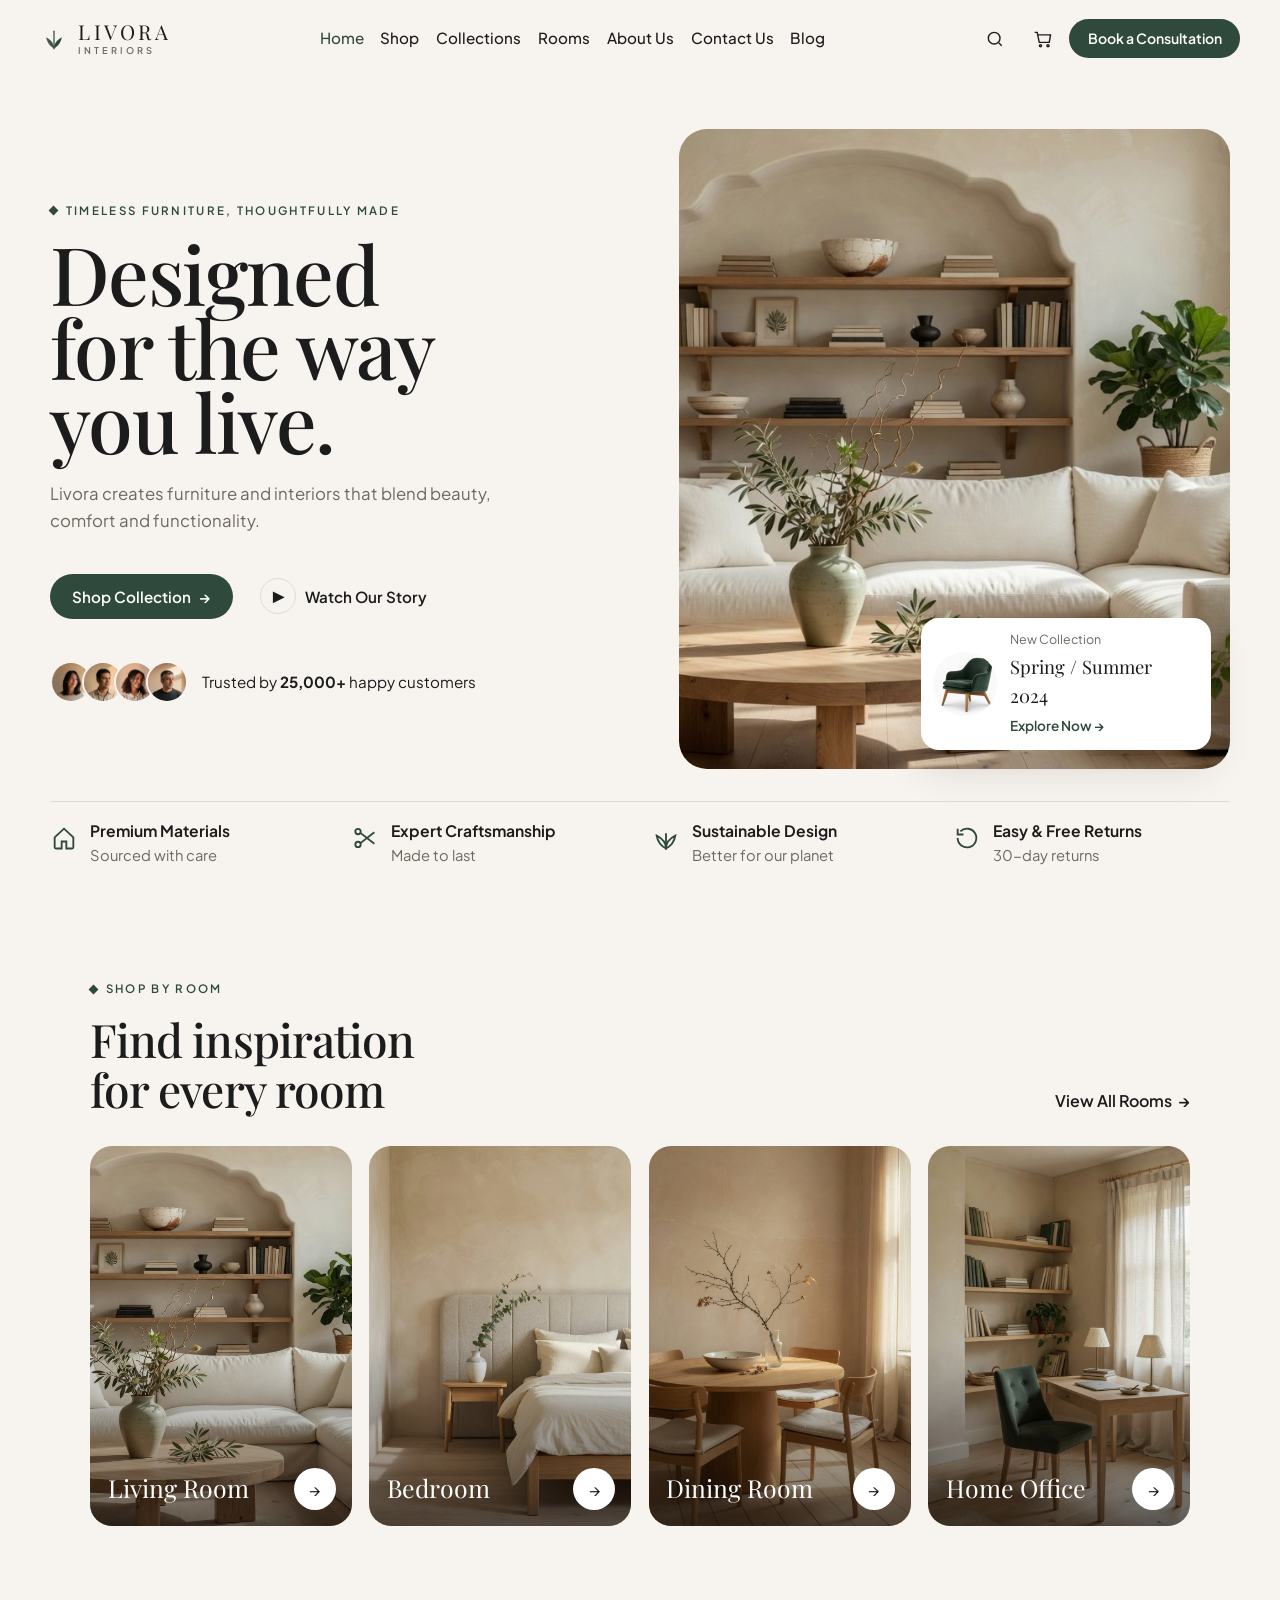
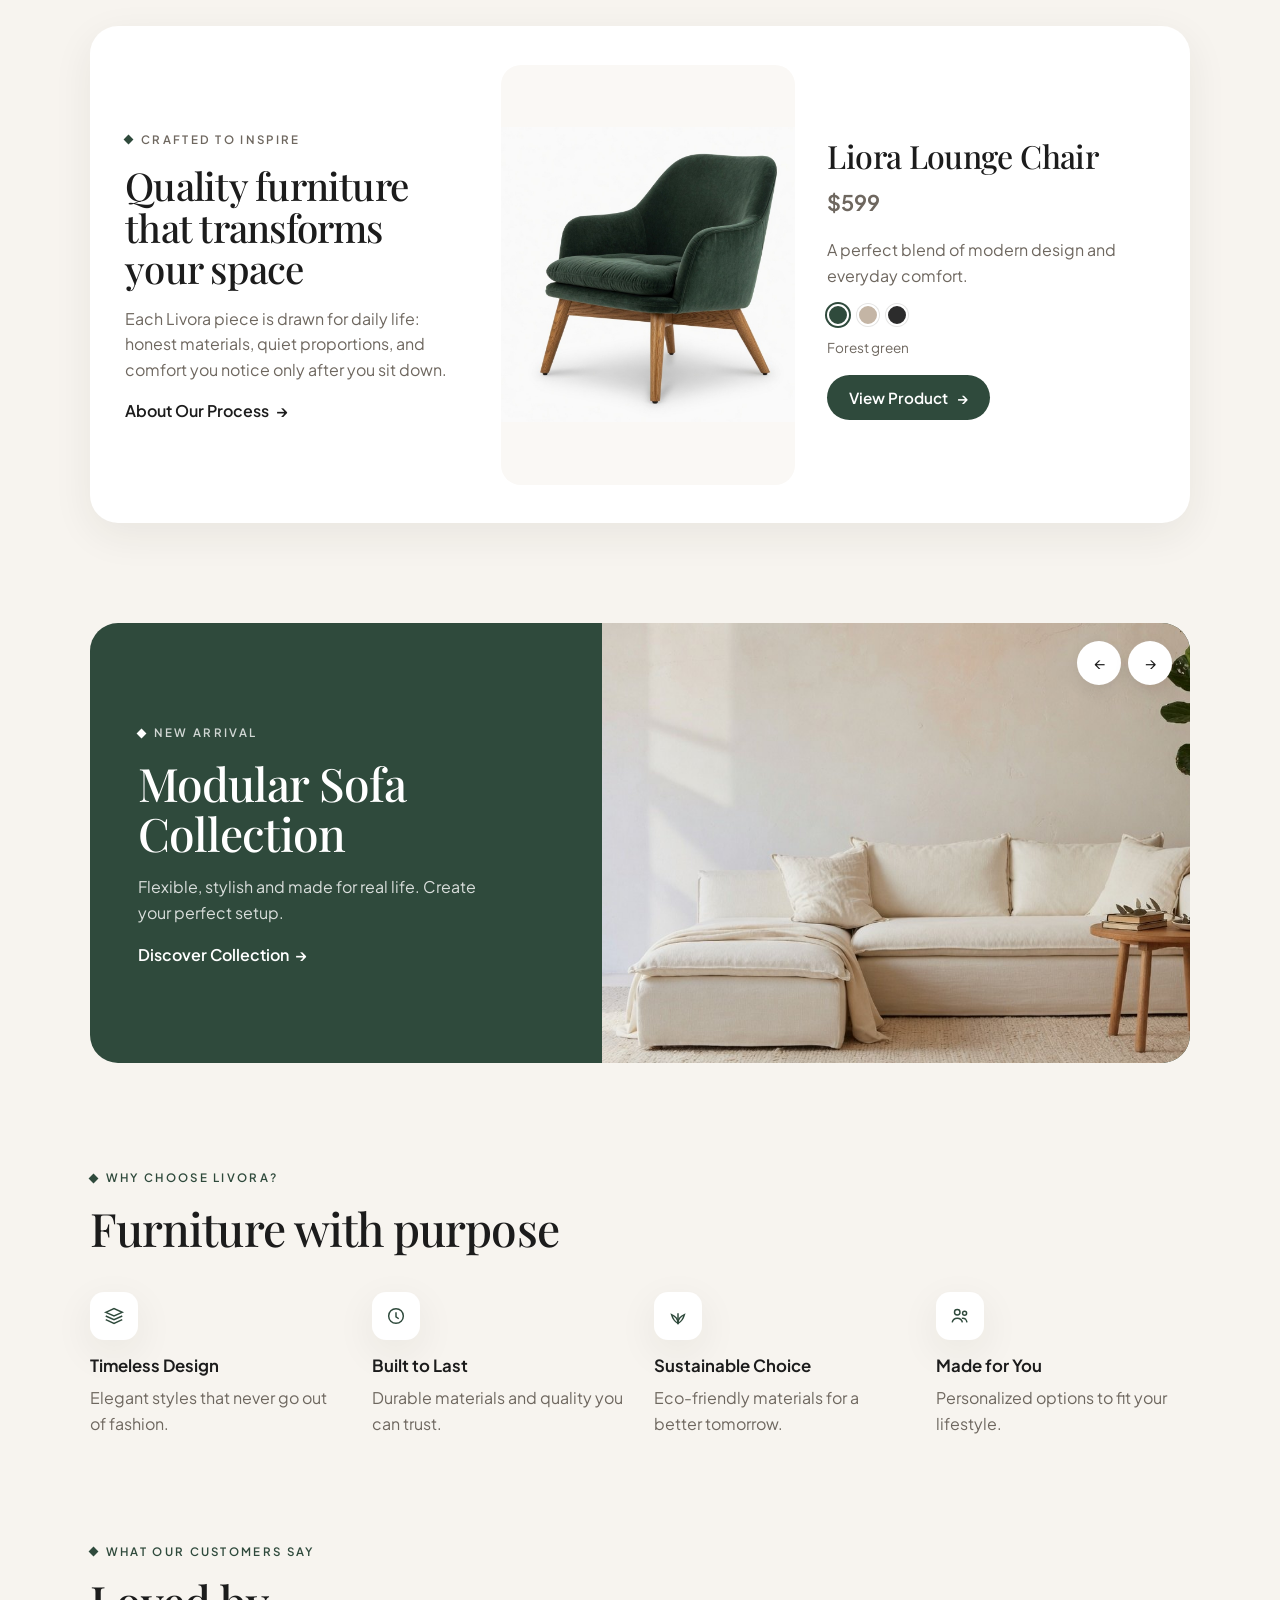
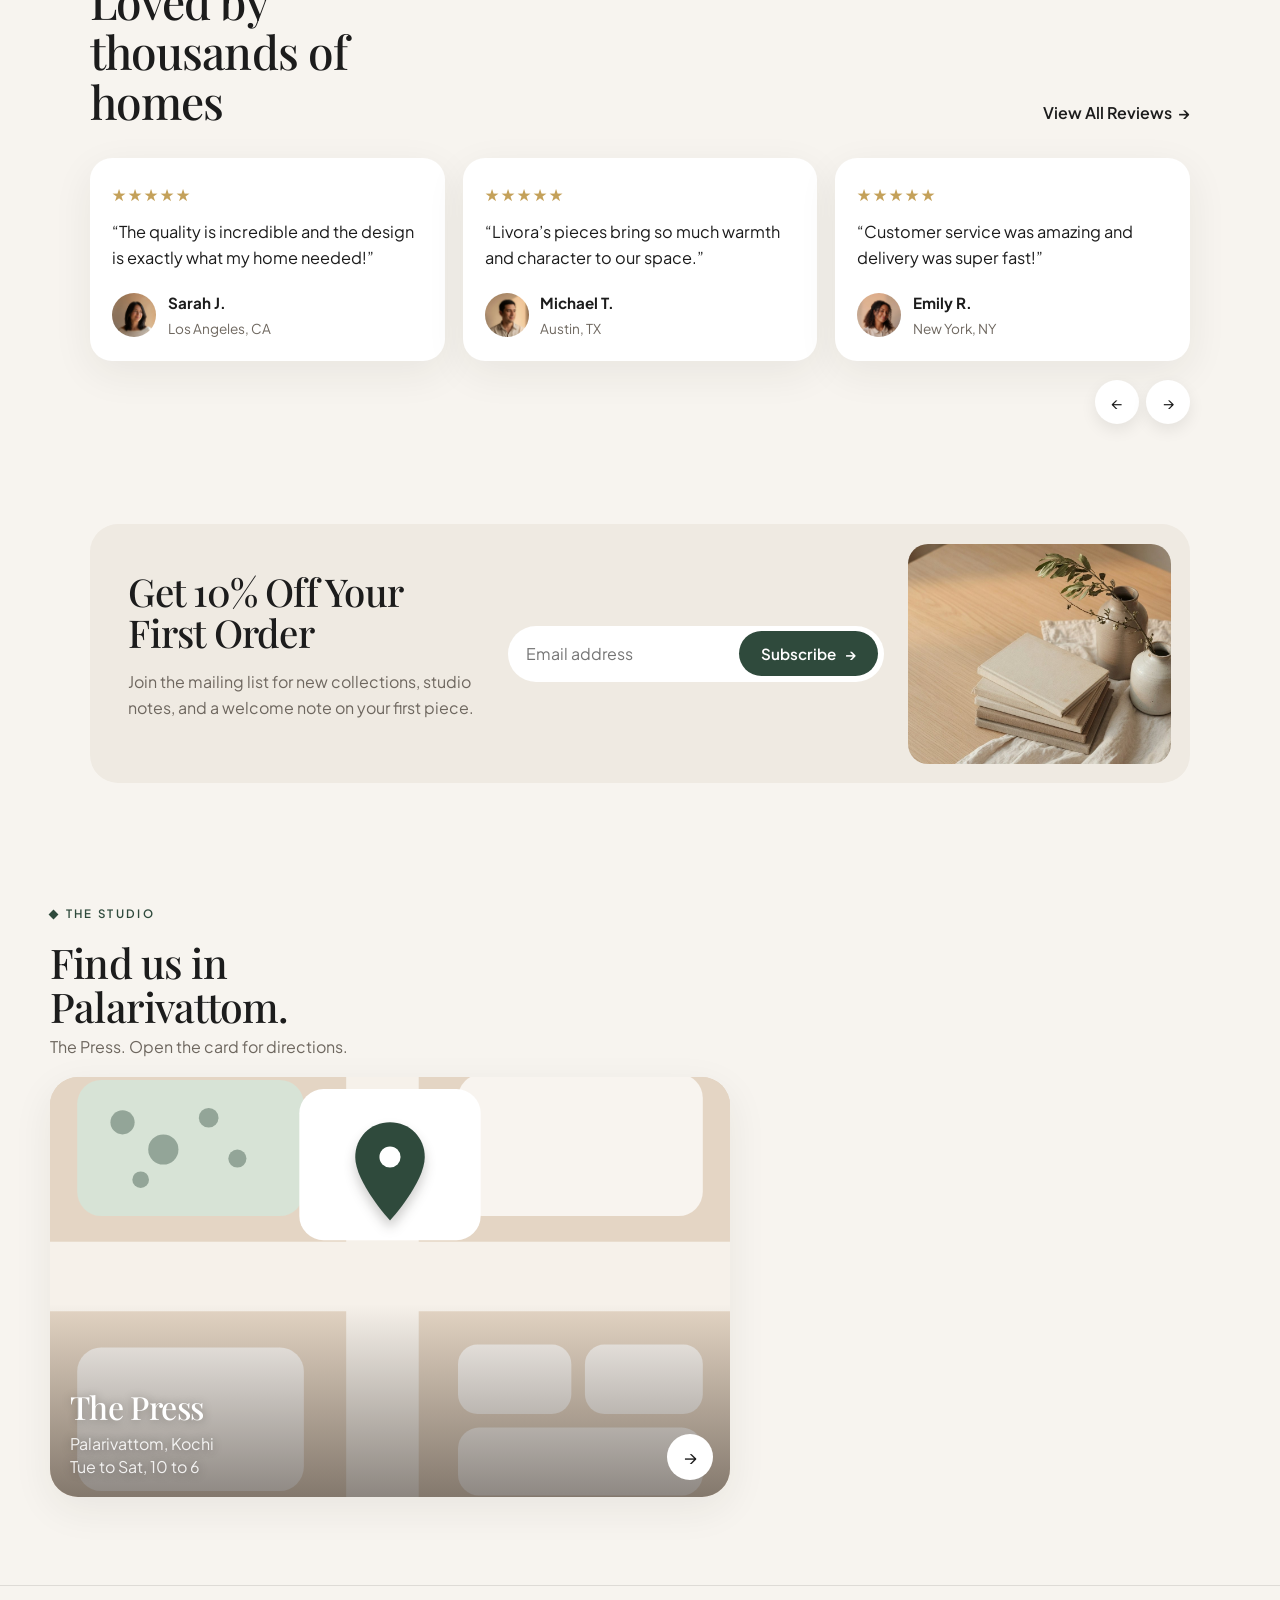
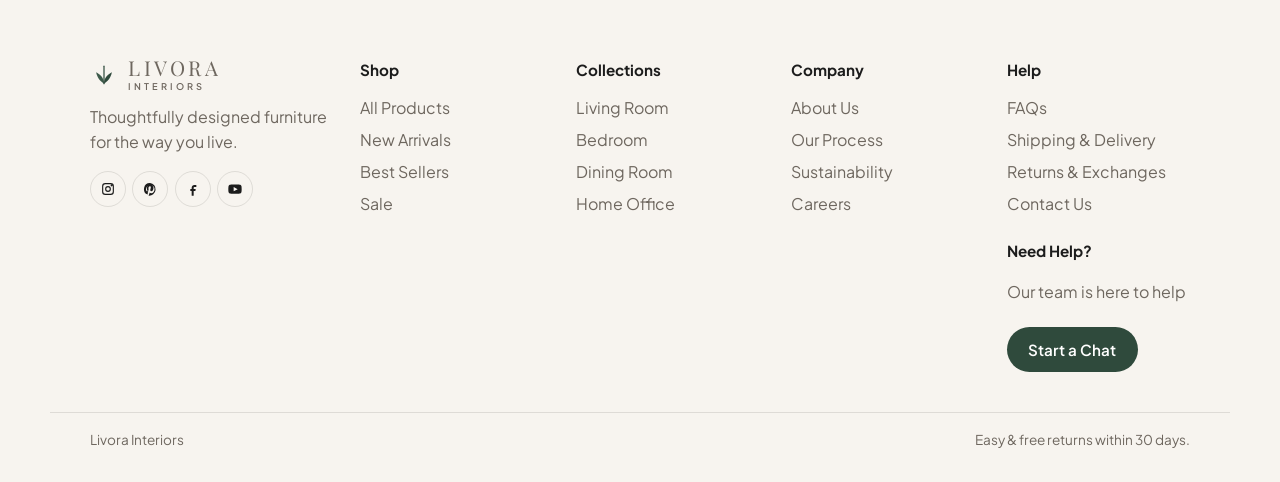
==== index.html @ 77c1c9db "Publish the Livora Interiors site so it can be shared." ====
<!DOCTYPE html>
<html lang="en">
<head>
  <meta charset="UTF-8">
  <meta name="viewport" content="width=device-width, initial-scale=1">
  <title>Livora Interiors — Designed for the way you live</title>
  <meta name="description" content="Livora creates furniture and interiors that blend beauty, comfort and functionality.">
  <meta name="theme-color" content="#F7F4EF">
  <link rel="icon" href="favicon.svg" type="image/svg+xml">
  <link rel="preconnect" href="https://fonts.googleapis.com">
  <link rel="preconnect" href="https://fonts.gstatic.com" crossorigin>
  <link href="https://fonts.googleapis.com/css2?family=Playfair+Display:ital,wght@0,500;0,600;1,500&family=Plus+Jakarta+Sans:wght@400;500;600;700&display=swap" rel="stylesheet">
  <link rel="stylesheet" href="styles.css">
</head>
<body>
  <a class="skip" href="#main">Skip to content</a>
  <header class="site-header" id="header">
    <a class="logo" href="index.html">
      <svg viewBox="0 0 32 32" aria-hidden="true"><path d="M16 27c0-7 5-11 9-13-1.4 7-5.2 10.4-9 13Z" fill="#2F4A3C"/><path d="M16 27c0-7-5-11-9-13 1.4 7 5.2 10.4 9 13Z" fill="#3D5A4A"/><path d="M16 27V7" stroke="#2F4A3C" stroke-width="1.4" stroke-linecap="round"/></svg>
      <span class="logo-lockup"><span class="logo-name">Livora</span><span class="logo-sub">Interiors</span></span>
    </a>
    <button class="menu-btn" id="menu-btn" type="button" aria-expanded="false" aria-controls="nav">Menu</button>
    <nav class="nav" id="nav" aria-label="Primary">
      <a href="index.html" aria-current="page">Home</a>
      <a href="shop.html">Shop</a>
      <a href="collections.html">Collections</a>
      <a href="rooms.html">Rooms</a>
      <a href="about.html">About Us</a>
      <a href="contact.html">Contact Us</a>
      <a href="blog.html">Blog</a>
    </nav>
    <div class="header-tools">
      <button class="icon-btn" type="button" id="open-search" aria-label="Search">
        <svg width="20" height="20" viewBox="0 0 24 24" fill="none" stroke="currentColor" stroke-width="1.7"><circle cx="11" cy="11" r="7"/><path d="M20 20l-3.5-3.5"/></svg>
      </button>
      <button class="icon-btn" type="button" id="open-cart" aria-label="Cart">
        <svg width="20" height="20" viewBox="0 0 24 24" fill="none" stroke="currentColor" stroke-width="1.7"><path d="M6 7h15l-1.5 9h-12L5 4H2"/><circle cx="9" cy="20" r="1.3"/><circle cx="18" cy="20" r="1.3"/></svg>
        <span class="cart-count" id="cart-count">0</span>
      </button>
      <button class="btn btn-primary" type="button" data-open="consult">Book a Consultation</button>
    </div>
  </header>

  <main id="main">
    <section class="hero wrap" aria-labelledby="hero-title">
      <div class="hero-copy">
        <p class="eyebrow"><span class="diamond" aria-hidden="true"></span> Timeless furniture, thoughtfully made</p>
        <h1 id="hero-title">Designed<br>for the way<br>you live.</h1>
        <p class="lede">Livora creates furniture and interiors that blend beauty, comfort and functionality.</p>
        <div class="hero-ctas">
          <a class="btn btn-primary" href="shop.html">Shop Collection <span class="arrow" aria-hidden="true">→</span></a>
          <button class="btn btn-primary mobile-book" type="button" data-open="consult">Book a Consultation</button>
          <button class="btn btn-ghost" type="button" data-open="story"><span class="play" aria-hidden="true">▶</span> Watch Our Story</button>
        </div>
        <div class="proof">
          <div class="avatars" aria-hidden="true">
            <img src="images/avatar-1.jpg" alt="">
            <img src="images/avatar-2.jpg" alt="">
            <img src="images/avatar-3.jpg" alt="">
            <img src="images/avatar-4.jpg" alt="">
          </div>
          <p>Trusted by <strong>25,000+</strong> happy customers</p>
        </div>
      </div>
      <div class="hero-media">
        <img src="images/hero.jpg" alt="A cream sectional sofa, round oak coffee table, and an arched niche of shelves in a sunlit living room.">
        <a class="float-card" href="collections.html">
          <img src="images/chair.jpg" alt="">
          <div>
            <p class="float-kicker">New Collection</p>
            <p class="float-title">Spring / Summer 2024</p>
            <span>Explore Now →</span>
          </div>
        </a>
      </div>
    </section>

    <section class="trust wrap" aria-label="Promises">
      <article>
        <svg width="28" height="28" viewBox="0 0 24 24" fill="none" stroke="currentColor" stroke-width="1.6" aria-hidden="true"><path d="M4 11.5 12 4l8 7.5V20a1 1 0 0 1-1 1h-5v-6H10v6H5a1 1 0 0 1-1-1v-8.5Z"/></svg>
        <div><h3>Premium Materials</h3><p>Sourced with care</p></div>
      </article>
      <article>
        <svg width="28" height="28" viewBox="0 0 24 24" fill="none" stroke="currentColor" stroke-width="1.6" aria-hidden="true"><circle cx="6" cy="6.5" r="2.3"/><circle cx="6" cy="17.5" r="2.3"/><path d="M8.1 7.6 20 17"/><path d="M8.1 16.4 20 7"/></svg>
        <div><h3>Expert Craftsmanship</h3><p>Made to last</p></div>
      </article>
      <article>
        <svg width="28" height="28" viewBox="0 0 24 24" fill="none" stroke="currentColor" stroke-width="1.6" aria-hidden="true"><path d="M12 21c0-6 4-9 8-11-1 6-4 9-8 11Z"/><path d="M12 21c0-6-4-9-8-11 1 6 4 9 8 11Z"/><path d="M12 21V8"/></svg>
        <div><h3>Sustainable Design</h3><p>Better for our planet</p></div>
      </article>
      <article>
        <svg width="28" height="28" viewBox="0 0 24 24" fill="none" stroke="currentColor" stroke-width="1.6" aria-hidden="true"><path d="M4 12a8 8 0 1 0 2.3-5.6"/><path d="M4 4v5h5"/></svg>
        <div><h3>Easy &amp; Free Returns</h3><p>30-day returns</p></div>
      </article>
    </section>

    <section class="section" id="rooms-home">
      <div class="wrap">
        <div class="section-head">
          <div>
            <p class="eyebrow"><span class="diamond" aria-hidden="true"></span> Shop by room</p>
            <h2>Find inspiration for every room</h2>
          </div>
          <a class="link" href="rooms.html">View All Rooms <span class="arrow">→</span></a>
        </div>
        <div class="rooms">
          <a class="room-card" href="rooms.html#living">
            <img src="images/living.jpg" alt="Cream sectional and oak table in a living room.">
            <span class="room-label">Living Room</span>
            <span class="room-go" aria-hidden="true">→</span>
          </a>
          <a class="room-card" href="rooms.html#bedroom">
            <img src="images/bedroom.jpg" alt="Linen bed and oak night table in a calm bedroom.">
            <span class="room-label">Bedroom</span>
            <span class="room-go" aria-hidden="true">→</span>
          </a>
          <a class="room-card" href="rooms.html#dining">
            <img src="images/dining.jpg" alt="Round oak dining table with linen-seated chairs.">
            <span class="room-label">Dining Room</span>
            <span class="room-go" aria-hidden="true">→</span>
          </a>
          <a class="room-card" href="rooms.html#office">
            <img src="images/office.jpg" alt="Oak desk and green chair in a home office.">
            <span class="room-label">Home Office</span>
            <span class="room-go" aria-hidden="true">→</span>
          </a>
        </div>
      </div>
    </section>

    <section class="section" style="padding-top:0">
      <div class="wrap">
        <div class="feature">
          <div>
            <p class="eyebrow"><span class="diamond" aria-hidden="true"></span> Crafted to inspire</p>
            <h2>Quality furniture that transforms your space</h2>
            <p>Each Livora piece is drawn for daily life: honest materials, quiet proportions, and comfort you notice only after you sit down.</p>
            <a class="link" href="about.html">About Our Process <span class="arrow">→</span></a>
          </div>
          <div class="feature-photo">
            <img src="images/chair.jpg" alt="Liora Lounge Chair in forest-green velvet with oak legs.">
          </div>
          <div>
            <h3 class="serif" style="font-size:2rem;margin:0">Liora Lounge Chair</h3>
            <p class="price">$599</p>
            <p>A perfect blend of modern design and everyday comfort.</p>
            <div class="swatches" role="group" aria-label="Colors">
              <button class="swatch is-on" type="button" style="--c:#2F4A3C" data-color="Forest green" aria-label="Forest green"></button>
              <button class="swatch" type="button" style="--c:#C4B5A5" data-color="Taupe" aria-label="Taupe"></button>
              <button class="swatch" type="button" style="--c:#2C2C2C" data-color="Charcoal" aria-label="Charcoal"></button>
            </div>
            <p class="color-name" id="color-name">Forest green</p>
            <a class="btn btn-primary" href="product.html?id=liora&color=Forest%20green">View Product <span class="arrow">→</span></a>
          </div>
        </div>
      </div>
    </section>

    <section class="section" style="padding-top:0" aria-roledescription="carousel" aria-label="New arrival">
      <div class="wrap">
        <div class="arrival">
          <div class="arrival-nav">
            <button class="circle" type="button" id="arrival-prev" aria-label="Previous arrival">←</button>
            <button class="circle" type="button" id="arrival-next" aria-label="Next arrival">→</button>
          </div>
          <div class="arrival-copy">
            <p class="eyebrow" id="arrival-kicker"><span class="diamond" aria-hidden="true"></span> New arrival</p>
            <h2 id="arrival-title">Modular Sofa Collection</h2>
            <p id="arrival-copy">Flexible, stylish and made for real life. Create your perfect setup.</p>
            <a class="link" id="arrival-link" href="collections.html">Discover Collection <span class="arrow">→</span></a>
          </div>
          <div class="arrival-photo">
            <img id="arrival-img" src="images/modular.jpg" alt="Modular cream sofa on a beige rug with a side table and a tall plant.">
          </div>
        </div>
      </div>
    </section>

    <section class="section" style="padding-top:0">
      <div class="wrap">
        <p class="eyebrow"><span class="diamond" aria-hidden="true"></span> Why choose Livora?</p>
        <h2>Furniture with purpose</h2>
        <div class="why">
          <article>
            <div class="icon-blob" aria-hidden="true">
              <svg width="22" height="22" viewBox="0 0 24 24" fill="none" stroke="currentColor" stroke-width="1.6"><path d="M3 8l9-4 9 4-9 4-9-4Z"/><path d="M3 12l9 4 9-4"/><path d="M3 16l9 4 9-4"/></svg>
            </div>
            <h3>Timeless Design</h3>
            <p>Elegant styles that never go out of fashion.</p>
          </article>
          <article>
            <div class="icon-blob" aria-hidden="true">
              <svg width="22" height="22" viewBox="0 0 24 24" fill="none" stroke="currentColor" stroke-width="1.6"><circle cx="12" cy="12" r="8"/><path d="M12 8v5l3 2"/></svg>
            </div>
            <h3>Built to Last</h3>
            <p>Durable materials and quality you can trust.</p>
          </article>
          <article>
            <div class="icon-blob" aria-hidden="true">
              <svg width="22" height="22" viewBox="0 0 24 24" fill="none" stroke="currentColor" stroke-width="1.6"><path d="M12 20c0-5 3.5-8 7-9.5C17.5 16 15 18.5 12 20Z"/><path d="M12 20c0-5-3.5-8-7-9.5C6.5 16 9 18.5 12 20Z"/><path d="M12 20V9"/></svg>
            </div>
            <h3>Sustainable Choice</h3>
            <p>Eco-friendly materials for a better tomorrow.</p>
          </article>
          <article>
            <div class="icon-blob" aria-hidden="true">
              <svg width="22" height="22" viewBox="0 0 24 24" fill="none" stroke="currentColor" stroke-width="1.6"><circle cx="9" cy="8" r="3"/><circle cx="17" cy="9" r="2.2"/><path d="M3.5 19c.6-3 2.8-4.5 5.5-4.5S14 16 14.6 19"/><path d="M14 14.6c1.4-.4 2.6-.2 4 .8 1 1.2 1.4 2.4 1.6 3.6"/></svg>
            </div>
            <h3>Made for You</h3>
            <p>Personalized options to fit your lifestyle.</p>
          </article>
        </div>
      </div>
    </section>

    <section class="section" style="padding-top:0" id="reviews">
      <div class="wrap">
        <div class="section-head">
          <div>
            <p class="eyebrow"><span class="diamond" aria-hidden="true"></span> What our customers say</p>
            <h2>Loved by thousands of homes</h2>
          </div>
          <a class="link" href="blog.html">View All Reviews <span class="arrow">→</span></a>
        </div>
        <div class="reviews" id="review-track">
          <article class="review">
            <div class="stars" aria-label="5 stars">★★★★★</div>
            <blockquote>“The quality is incredible and the design is exactly what my home needed!”</blockquote>
            <div class="who"><img src="images/avatar-1.jpg" alt=""><div><strong>Sarah J.</strong><span>Los Angeles, CA</span></div></div>
          </article>
          <article class="review">
            <div class="stars" aria-label="5 stars">★★★★★</div>
            <blockquote>“Livora’s pieces bring so much warmth and character to our space.”</blockquote>
            <div class="who"><img src="images/avatar-2.jpg" alt=""><div><strong>Michael T.</strong><span>Austin, TX</span></div></div>
          </article>
          <article class="review">
            <div class="stars" aria-label="5 stars">★★★★★</div>
            <blockquote>“Customer service was amazing and delivery was super fast!”</blockquote>
            <div class="who"><img src="images/avatar-3.jpg" alt=""><div><strong>Emily R.</strong><span>New York, NY</span></div></div>
          </article>
        </div>
        <div class="carousel-row">
          <button class="circle" type="button" id="review-prev" aria-label="Previous reviews">←</button>
          <button class="circle" type="button" id="review-next" aria-label="Next reviews">→</button>
        </div>
      </div>
    </section>

    <section class="section" style="padding-top:0">
      <div class="wrap">
        <div class="newsletter">
          <div>
            <h2>Get 10% Off Your First Order</h2>
            <p class="muted">Join the mailing list for new collections, studio notes, and a welcome note on your first piece.</p>
          </div>
          <form class="news-form" id="news-form">
            <input id="email" type="email" name="email" placeholder="Email address" aria-label="Email address" required autocomplete="email">
            <button class="btn btn-primary" type="submit">Subscribe <span class="arrow">→</span></button>
          </form>
          <div class="newsletter-photo">
            <img src="images/still.jpg" alt="Books, ceramic vases, and a branch arranged on an oak table.">
          </div>
        </div>
        <p class="form-note" id="news-note" hidden>You’re on the list. This preview keeps the note in your browser.</p>
      </div>
    </section>

    <section class="store-map wrap" id="store-map" aria-label="Store location">
      <p class="eyebrow"><span class="diamond"></span> The studio</p>
      <h2>Find us in Palarivattom.</h2>
      <p class="lede muted">The Press. Open the card for directions.</p>
      <a class="map-visit" href="https://www.google.com/maps/search/?api=1&amp;query=Palarivattom%2C%20Kochi" target="_blank" rel="noopener noreferrer" aria-label="Directions to The Press in Palarivattom, Kochi. Open Tuesday to Saturday, 10 to 6.">
        <svg viewBox="0 0 900 620" preserveAspectRatio="xMidYMid slice" aria-hidden="true">
          <rect width="900" height="620" fill="#e4d5c4"/>
          <path d="M0 250h900v92H0z" fill="#f6f1ea"/>
          <path d="M392 0h96v620h-96z" fill="#f6f1ea"/>
          <g fill="#f8f4ef">
            <rect x="540" y="28" width="324" height="188" rx="32"/>
            <rect x="36" y="390" width="300" height="190" rx="32"/>
            <rect x="540" y="386" width="150" height="92" rx="26"/>
            <rect x="540" y="496" width="324" height="90" rx="28"/>
            <rect x="708" y="386" width="156" height="92" rx="26"/>
          </g>
          <rect x="36" y="36" width="300" height="180" rx="32" fill="#d7e3d6"/>
          <g fill="#2F4A3C" opacity="0.4">
            <circle cx="96" cy="92" r="16"/>
            <circle cx="150" cy="128" r="20"/>
            <circle cx="210" cy="86" r="13"/>
            <circle cx="248" cy="140" r="12"/>
            <circle cx="120" cy="168" r="11"/>
          </g>
          <rect x="330" y="48" width="240" height="200" rx="32" fill="#fff"/>
          <g style="filter:drop-shadow(0px 10px 8px rgba(28,22,16,0.22))">
            <path d="M450 92c-26 0-46 20-46 46 0 34 46 84 46 84s46-50 46-84c0-26-20-46-46-46z" fill="#2F4A3C"/>
            <circle cx="450" cy="138" r="14" fill="#fff"/>
          </g>
        </svg>
        <span class="map-copy">
          <strong>The Press</strong>
          <span>Palarivattom, Kochi</span>
          <span>Tue to Sat, 10 to 6</span>
        </span>
        <span class="map-go" aria-hidden="true">→</span>
      </a>
    </section>
  </main>

  <footer class="footer">
    <div class="wrap footer-grid">
      <div>
        <a class="logo" href="index.html">
          <svg viewBox="0 0 32 32" aria-hidden="true" width="28" height="28"><path d="M16 27c0-7 5-11 9-13-1.4 7-5.2 10.4-9 13Z" fill="#2F4A3C"/><path d="M16 27c0-7-5-11-9-13 1.4 7 5.2 10.4 9 13Z" fill="#3D5A4A"/><path d="M16 27V7" stroke="#2F4A3C" stroke-width="1.4" stroke-linecap="round"/></svg>
          <span class="logo-lockup"><span class="logo-name">Livora</span><span class="logo-sub">Interiors</span></span>
        </a>
        <p class="brand-blurb">Thoughtfully designed furniture for the way you live.</p>
        <div class="socials" aria-label="Social">
          <a href="https://instagram.com" aria-label="Instagram"><svg width="16" height="16" viewBox="0 0 24 24" fill="none" stroke="currentColor" stroke-width="1.7"><rect x="4" y="4" width="16" height="16" rx="4"/><circle cx="12" cy="12" r="3.5"/><circle cx="17.5" cy="6.5" r="0.8" fill="currentColor"/></svg></a>
          <a href="https://pinterest.com" aria-label="Pinterest"><svg width="16" height="16" viewBox="0 0 24 24" fill="currentColor"><path d="M12 3a9 9 0 0 0-3.3 17.4c-.1-.7-.2-1.8 0-2.6l1.3-5.4s-.3-.7-.3-1.7c0-1.6.9-2.8 2.1-2.8 1 0 1.5.7 1.5 1.6 0 1-.6 2.4-.9 3.8-.3 1.1.5 2 1.6 2 1.9 0 3.2-2.4 3.2-5.3 0-2.2-1.5-3.8-4.2-3.8A4.6 4.6 0 0 0 7.4 12c0 .9.3 1.8.7 2.3.1.1.1.2.1.3l-.3 1c0 .2-.2.2-.3.1-1.1-.5-1.6-1.8-1.6-3.3 0-2.7 2.3-5.9 6.8-5.9 3.6 0 6 2.6 6 5.4 0 3.7-2 6.5-5 6.5-1 0-1.9-.5-2.3-1.2l-.6 2.4c-.2.8-.7 1.7-1.1 2.3A9 9 0 1 0 12 3Z"/></svg></a>
          <a href="https://facebook.com" aria-label="Facebook"><svg width="16" height="16" viewBox="0 0 24 24" fill="currentColor"><path d="M14 9h3V6h-3c-2.2 0-4 1.8-4 4v2H8v3h2v7h3v-7h2.6l.4-3H13v-2c0-.6.4-1 1-1Z"/></svg></a>
          <a href="https://youtube.com" aria-label="YouTube"><svg width="16" height="16" viewBox="0 0 24 24" fill="currentColor"><path d="M22 12.2s0-3.2-.4-4.6c-.2-.9-.9-1.6-1.8-1.8C18.2 5.4 12 5.4 12 5.4s-6.2 0-7.8.4c-.9.2-1.6.9-1.8 1.8C2 9 2 12.2 2 12.2s0 3.2.4 4.6c.2.9.9 1.6 1.8 1.8 1.6.4 7.8.4 7.8.4s6.2 0 7.8-.4c.9-.2 1.6-.9 1.8-1.8.4-1.4.4-4.6.4-4.6ZM10 15.5v-6.6l6 3.3-6 3.3Z"/></svg></a>
        </div>
      </div>
      <div>
        <h3>Shop</h3>
        <ul>
          <li><a href="shop.html">All Products</a></li>
          <li><a href="shop.html#new">New Arrivals</a></li>
          <li><a href="shop.html#best">Best Sellers</a></li>
          <li><a href="shop.html#sale">Sale</a></li>
        </ul>
      </div>
      <div>
        <h3>Collections</h3>
        <ul>
          <li><a href="rooms.html#living">Living Room</a></li>
          <li><a href="rooms.html#bedroom">Bedroom</a></li>
          <li><a href="rooms.html#dining">Dining Room</a></li>
          <li><a href="rooms.html#office">Home Office</a></li>
        </ul>
      </div>
      <div>
        <h3>Company</h3>
        <ul>
          <li><a href="about.html">About Us</a></li>
          <li><a href="about.html#process">Our Process</a></li>
          <li><a href="about.html#sustain">Sustainability</a></li>
          <li><a href="about.html#careers">Careers</a></li>
        </ul>
      </div>
      <div>
        <h3>Help</h3>
        <ul>
          <li><a href="blog.html#help">FAQs</a></li>
          <li><a href="blog.html#help">Shipping &amp; Delivery</a></li>
          <li><a href="blog.html#help">Returns &amp; Exchanges</a></li>
          <li><a href="contact.html">Contact Us</a></li>
        </ul>
        <h3 style="margin-top:1.4rem">Need Help?</h3>
        <p>Our team is here to help</p>
        <button class="btn btn-primary" type="button" data-open="chat" style="margin-top:.4rem">Start a Chat</button>
      </div>
    </div>
    <div class="wrap legal"><span>Livora Interiors</span><span>Easy &amp; free returns within 30 days.</span></div>
  </footer>

  <dialog id="consult">
    <button class="dialog-close" type="button" data-close>Close</button>
    <h2>Book a consultation</h2>
    <p class="muted">Tell us the room. This preview keeps your note in the browser.</p>
    <form id="consult-form">
      <label>Name<input name="name" required autocomplete="name"></label>
      <label>Email<input type="email" name="email" required autocomplete="email"></label>
      <label>Room
        <select name="room">
          <option>Living room</option>
          <option>Bedroom</option>
          <option>Dining room</option>
          <option>Home office</option>
        </select>
      </label>
      <button class="btn btn-primary" type="submit">Request a time <span class="arrow">→</span></button>
    </form>
  </dialog>

  <dialog id="story">
    <button class="dialog-close" type="button" data-close>Close</button>
    <h2>Watch our story</h2>
    <img src="images/hero.jpg" alt="The Livora living room" style="border-radius:16px;margin:0.8rem 0;height:220px;width:100%;object-fit:cover">
    <p class="muted">A short film from the workshop is still being cut. Until then, walk the collection room by room.</p>
    <a class="btn btn-primary" href="rooms.html">View the rooms <span class="arrow">→</span></a>
  </dialog>

  <dialog id="search">
    <button class="dialog-close" type="button" data-close>Close</button>
    <h2>Search</h2>
    <label>Find a piece<input id="search-input" type="search" placeholder="Chair, sofa, bedroom…"></label>
    <div class="search-list" id="search-list"></div>
  </dialog>

  <dialog id="cart">
    <button class="dialog-close" type="button" data-close>Close</button>
    <h2>Your cart</h2>
    <div id="cart-body"></div>
  </dialog>

  <dialog id="chat">
    <button class="dialog-close" type="button" data-close>Close</button>
    <h2>Start a chat</h2>
    <p class="muted">Our team is here to help. Leave a note and we’ll answer in this preview.</p>
    <form id="chat-form">
      <label>Message<textarea name="message" rows="4" required></textarea></label>
      <button class="btn btn-primary" type="submit">Send <span class="arrow">→</span></button>
    </form>
  </dialog>

  <script src="script.js"></script>
</body>
</html>
---- styles.css ----
:root {
  --cream: #f7f4ef;
  --cream-2: #faf8f5;
  --sand: #efeae2;
  --ink: #1c1c1c;
  --muted: #6e675f;
  --green: #2f4a3c;
  --green-2: #3d5a4a;
  --line: rgba(47, 42, 36, 0.12);
  --card: #ffffff;
  --gold: #c4a15a;
  --shadow: 0 12px 40px rgba(48, 36, 24, 0.07);
  --serif: "Playfair Display", Georgia, "Times New Roman", serif;
  --sans: "Plus Jakarta Sans", Inter, "Segoe UI", sans-serif;
  --radius: 22px;
  --header: 78px;
}

*,
*::before,
*::after { box-sizing: border-box; }

html { color-scheme: light; }

body {
  margin: 0;
  background: var(--cream);
  color: var(--ink);
  font-family: var(--sans);
  font-size: 16px;
  line-height: 1.6;
  overflow-x: clip;
}

img { max-width: 100%; display: block; }
button, input { font: inherit; color: inherit; }
a { color: inherit; }

:focus-visible {
  outline: 2px solid var(--green);
  outline-offset: 3px;
}

.skip {
  position: absolute;
  left: 1rem;
  top: -3rem;
  background: var(--green);
  color: white;
  padding: 0.5rem 0.8rem;
  border-radius: 999px;
  z-index: 80;
}
.skip:focus { top: 0.6rem; }

.wrap {
  width: min(1180px, 100%);
  max-width: 100%;
  margin-inline: auto;
  padding-inline: clamp(16px, 4vw, 40px);
}

.eyebrow {
  display: inline-flex;
  align-items: center;
  gap: 0.55rem;
  margin: 0 0 1rem;
  font-size: 0.72rem;
  font-weight: 600;
  letter-spacing: 0.2em;
  text-transform: uppercase;
  color: var(--green);
}

.diamond {
  width: 7px;
  height: 7px;
  background: var(--green);
  transform: rotate(45deg);
  flex: none;
}

h1, h2, .serif { font-family: var(--serif); font-weight: 500; letter-spacing: -0.02em; }

h1 {
  margin: 0;
  font-size: clamp(3.6rem, 6.3vw, 6.6rem);
  line-height: 0.92;
}

h2 {
  margin: 0;
  font-size: clamp(2.2rem, 3.6vw, 3.35rem);
  line-height: 1.08;
}

.lede, .muted { color: var(--muted); }

.btn {
  display: inline-flex;
  align-items: center;
  justify-content: center;
  gap: 0.55rem;
  border: none;
  cursor: pointer;
  text-decoration: none;
  border-radius: 999px;
  padding: 0.92rem 1.35rem;
  font-weight: 600;
  font-size: 0.95rem;
  line-height: 1;
}

.btn-primary { background: var(--green); color: #fff; }
.btn-primary:hover { background: var(--green-2); }
.btn .arrow { transition: transform 0.25s ease; }
.btn:hover .arrow { transform: translateX(4px); }

.btn-ghost {
  background: transparent;
  color: var(--ink);
  padding-inline: 0.2rem;
}
.btn-ghost .play {
  width: 36px;
  height: 36px;
  border-radius: 50%;
  border: 1px solid var(--line);
  display: grid;
  place-items: center;
}

.link {
  display: inline-flex;
  align-items: center;
  gap: 0.4rem;
  font-weight: 600;
  text-decoration: none;
  border-bottom: 1px solid transparent;
}
.link:hover { border-bottom-color: currentColor; }
.link:hover .arrow { transform: translateX(4px); }

.site-header {
  position: sticky;
  top: 0;
  z-index: 40;
  display: grid;
  grid-template-columns: auto 1fr auto;
  align-items: center;
  gap: 1.5rem;
  min-height: var(--header);
  padding: 0.75rem 2.5rem;
  background: rgba(247, 244, 239, 0.86);
  backdrop-filter: blur(16px);
  border-bottom: 1px solid transparent;
}
.site-header.is-stuck { border-bottom-color: var(--line); }

.logo {
  display: flex;
  align-items: center;
  gap: 0.65rem;
  text-decoration: none;
}
.logo svg { width: 28px; height: 28px; }
.logo-lockup { display: grid; line-height: 1; }
.logo-name {
  font-family: var(--serif);
  font-size: 1.28rem;
  letter-spacing: 0.16em;
  text-transform: uppercase;
}
.logo-sub {
  margin-top: 0.22rem;
  font-size: 0.58rem;
  font-weight: 600;
  letter-spacing: 0.32em;
  text-transform: uppercase;
  color: var(--muted);
}

.nav {
  display: flex;
  justify-content: center;
  flex-wrap: wrap;
  gap: 0.65rem 1.05rem;
}
.nav a {
  text-decoration: none;
  font-size: 0.95rem;
  font-weight: 500;
}
.nav a[aria-current="page"],
.nav a:hover { color: var(--green); }

.header-tools { display: flex; align-items: center; gap: 0.35rem; }
.icon-btn {
  width: 42px;
  height: 42px;
  border: none;
  background: transparent;
  border-radius: 50%;
  cursor: pointer;
  display: grid;
  place-items: center;
  position: relative;
}
.icon-btn:hover { background: rgba(47, 74, 60, 0.06); }
.cart-count {
  position: absolute;
  top: 4px;
  right: 2px;
  min-width: 16px;
  height: 16px;
  padding: 0 4px;
  border-radius: 99px;
  background: var(--green);
  color: white;
  font-size: 0.65rem;
  font-weight: 700;
  display: none;
  place-items: center;
}
.cart-count.show { display: grid; }
.header-tools .btn { padding: 0.8rem 1.15rem; font-size: 0.88rem; }
.mobile-book { display: none; }
.menu-btn { display: none; }

.hero {
  display: grid;
  grid-template-columns: 1.02fr 0.98fr;
  gap: 3.5rem;
  align-items: center;
  padding: 3.2rem 0 2rem;
}
.hero-copy { max-width: 640px; }
.hero .lede { margin: 1.4rem 0 0; max-width: min(42ch, 100%); font-size: 1.05rem; }
.hero-ctas { display: flex; flex-wrap: wrap; align-items: center; gap: 1.2rem 1.5rem; margin-top: 1.8rem; }
.proof { display: flex; align-items: center; gap: 0.85rem; margin-top: 2rem; }
.proof p { margin: 0; font-size: 0.95rem; }
.avatars { display: flex; }
.avatars img,
.avatar {
  width: 42px;
  height: 42px;
  border-radius: 50%;
  object-fit: cover;
  border: 2px solid var(--cream);
  margin-left: -10px;
}
.avatars img:first-child { margin-left: 0; }

.hero-media { position: relative; }
.hero-media > img {
  width: 100%;
  height: min(640px, 72vh);
  object-fit: cover;
  border-radius: 28px;
}
.float-card {
  position: absolute;
  right: 1.2rem;
  bottom: 1.2rem;
  display: flex;
  align-items: center;
  gap: 0.85rem;
  width: min(290px, calc(100% - 2.4rem));
  padding: 0.75rem 1rem 0.75rem 0.75rem;
  background: #fff;
  border-radius: 18px;
  text-decoration: none;
  box-shadow: 0 18px 40px rgba(40, 30, 20, 0.14);
}
.float-card img {
  width: 64px;
  height: 64px;
  border-radius: 50%;
  object-fit: cover;
}
.float-kicker { margin: 0; font-size: 0.78rem; color: var(--muted); }
.float-title { margin: 0.1rem 0; font-family: var(--serif); font-size: 1.15rem; }
.float-card span { font-size: 0.85rem; font-weight: 600; color: var(--green); }

.trust {
  display: grid;
  grid-template-columns: repeat(4, 1fr);
  gap: 1.5rem;
  padding: 1.2rem 0 0.4rem;
  border-top: 1px solid var(--line);
}
.trust article { display: grid; grid-template-columns: auto 1fr; gap: 0.75rem; align-items: start; min-width: 0; }
.trust svg { margin-top: 0.15rem; color: var(--green); }
.trust h3 { margin: 0; font-family: var(--sans); font-size: 0.98rem; font-weight: 650; letter-spacing: 0; line-height: 1.3; }
.trust p { margin: 0.15rem 0 0; color: var(--muted); font-size: 0.92rem; }

.section { padding: 6.25rem 0; }
.section-head {
  display: flex;
  justify-content: space-between;
  align-items: flex-end;
  gap: 2rem;
  margin-bottom: 2rem;
}
.section-head h2 { max-width: 12ch; }

.rooms {
  display: grid;
  grid-template-columns: repeat(4, 1fr);
  gap: 1.1rem;
}
.room-card {
  position: relative;
  display: block;
  border-radius: var(--radius);
  overflow: hidden;
  min-height: 380px;
  text-decoration: none;
  color: white;
  transition: transform 0.35s ease;
}
.room-card img {
  width: 100%;
  height: 100%;
  object-fit: cover;
  position: absolute;
  inset: 0;
}
.room-card::after {
  content: "";
  position: absolute;
  inset: auto 0 0 0;
  height: 48%;
  background: linear-gradient(transparent, rgba(20, 16, 12, 0.62));
}
.room-card:hover { transform: translateY(-6px); }
.room-label {
  position: absolute;
  left: 1.1rem;
  bottom: 1.15rem;
  z-index: 1;
  font-family: var(--serif);
  font-size: 1.55rem;
}
.room-go {
  position: absolute;
  right: 1rem;
  bottom: 1rem;
  z-index: 1;
  width: 42px;
  height: 42px;
  border-radius: 50%;
  background: #fff;
  color: var(--ink);
  display: grid;
  place-items: center;
  transition: transform 0.25s ease;
}
.room-card:hover .room-go { transform: translateX(4px); }

.feature {
  display: grid;
  grid-template-columns: 1.05fr 0.9fr 1fr;
  gap: 2rem;
  align-items: center;
  background: #fff;
  border-radius: 28px;
  padding: 2.4rem 2.2rem;
  box-shadow: var(--shadow);
}
.feature h2 { font-size: clamp(2rem, 3vw, 2.8rem); max-width: 14ch; }
.feature p { color: var(--muted); max-width: 36ch; }
.feature-photo {
  background: var(--cream-2);
  border-radius: 20px;
  display: grid;
  place-items: center;
  min-height: 420px;
}
.feature-photo img { width: 100%; height: 420px; object-fit: contain; }
.price { margin: 0.35rem 0 0.6rem; font-size: 1.35rem; font-weight: 650; }
.swatches { display: flex; gap: 0.45rem; margin: 1rem 0 1.3rem; }
.swatches[hidden], .color-name[hidden] { display: none; }
.swatch {
  width: 22px;
  height: 22px;
  border-radius: 50%;
  border: 2px solid #fff;
  box-shadow: 0 0 0 1px var(--line);
  background: var(--c);
  cursor: pointer;
  padding: 0;
}
.swatch.is-on { box-shadow: 0 0 0 2px var(--green); }
.color-name { margin: -0.6rem 0 1rem; font-size: 0.85rem; color: var(--muted); }

.arrival {
  position: relative;
  display: grid;
  grid-template-columns: 1fr 1.15fr;
  min-height: 440px;
  background: var(--green);
  color: #fff;
  border-radius: 28px;
  overflow: hidden;
}
.arrival-copy { padding: 3.2rem 3rem; align-self: center; max-width: 460px; }
.arrival .eyebrow { color: rgba(255, 255, 255, 0.78); }
.arrival .diamond { background: #fff; }
.arrival h2 { color: #fff; }
.arrival p { color: rgba(255, 255, 255, 0.82); }
.arrival .link { color: #fff; }
.arrival-photo { min-height: 100%; }
.arrival-photo img { width: 100%; height: 100%; object-fit: cover; min-height: 440px; }
.arrival-nav {
  position: absolute;
  top: 1.1rem;
  right: 1.1rem;
  display: flex;
  gap: 0.45rem;
  z-index: 2;
}
.circle {
  width: 44px;
  height: 44px;
  border-radius: 50%;
  border: none;
  background: #fff;
  color: var(--ink);
  cursor: pointer;
  display: grid;
  place-items: center;
  box-shadow: 0 6px 16px rgba(0, 0, 0, 0.08);
}
.circle:hover { transform: translateY(-2px); }

.why {
  display: grid;
  grid-template-columns: repeat(4, 1fr);
  gap: 1.75rem;
  margin-top: 2.4rem;
}
.why article h3 {
  margin: 0.8rem 0 0.35rem;
  font-family: var(--sans);
  font-size: 1.05rem;
  font-weight: 650;
  letter-spacing: 0;
}
.why p { margin: 0; color: var(--muted); }
.icon-blob {
  width: 48px;
  height: 48px;
  border-radius: 14px;
  background: #fff;
  display: grid;
  place-items: center;
  color: var(--green);
  box-shadow: var(--shadow);
}

.reviews {
  display: grid;
  grid-template-columns: repeat(3, 1fr);
  gap: 1.1rem;
}
.review {
  background: #fff;
  border-radius: var(--radius);
  padding: 1.5rem 1.4rem 1.3rem;
  box-shadow: var(--shadow);
  transition: transform 0.3s ease;
}
.review:hover { transform: translateY(-4px); }
.stars { color: var(--gold); letter-spacing: 0.12em; margin-bottom: 0.7rem; }
.review blockquote { margin: 0 0 1.2rem; font-size: 1.02rem; }
.who { display: flex; align-items: center; gap: 0.7rem; }
.who img { width: 44px; height: 44px; border-radius: 50%; object-fit: cover; }
.who strong { display: block; font-size: 0.95rem; }
.who span { color: var(--muted); font-size: 0.85rem; }
.carousel-row { display: flex; justify-content: flex-end; gap: 0.45rem; margin-top: 1.2rem; }

.newsletter {
  display: grid;
  grid-template-columns: 1.15fr 1fr 0.85fr;
  gap: 1.5rem;
  align-items: center;
  background: var(--sand);
  border-radius: 28px;
  padding: 1.2rem 1.2rem 1.2rem 2.4rem;
  overflow: hidden;
}
.newsletter h2 { font-size: clamp(2rem, 3vw, 2.7rem); max-width: 14ch; }
.news-form { display: flex; gap: 0.55rem; background: #fff; border-radius: 999px; padding: 0.35rem 0.35rem 0.35rem 1rem; }
.news-form input {
  flex: 1;
  border: none;
  background: transparent;
  min-width: 0;
  outline: none;
}
.newsletter-photo {
  height: 220px;
  border-radius: 20px;
  overflow: hidden;
}
.newsletter-photo img { width: 100%; height: 100%; object-fit: cover; }
.form-note { margin: 0.7rem 0 0; color: var(--green); font-weight: 600; }

.footer {
  padding: 4.5rem 0 2rem;
  border-top: 1px solid var(--line);
  margin-top: 1rem;
}
.footer-grid {
  display: grid;
  grid-template-columns: 1.3fr repeat(4, 1fr);
  gap: 2rem;
}
.footer h3 {
  margin: 0 0 0.8rem;
  font-family: var(--sans);
  font-size: 0.95rem;
  font-weight: 700;
  letter-spacing: 0;
}
.footer a, .footer p { color: var(--muted); text-decoration: none; }
.footer li { list-style: none; margin: 0.4rem 0; }
.footer ul { margin: 0; padding: 0; }
.footer a:hover { color: var(--ink); }
.brand-blurb { max-width: 28ch; margin: 0.8rem 0 1rem; }
.socials { display: flex; gap: 0.4rem; }
.socials a {
  width: 36px;
  height: 36px;
  border-radius: 50%;
  border: 1px solid var(--line);
  display: grid;
  place-items: center;
  color: var(--ink);
}
.legal {
  display: flex;
  justify-content: space-between;
  gap: 1rem;
  margin-top: 2.5rem;
  padding-top: 1rem;
  border-top: 1px solid var(--line);
  color: var(--muted);
  font-size: 0.85rem;
}

.subhero { padding: 3.5rem 0 1rem; }
.subhero h1 { font-size: clamp(2.8rem, 5vw, 4.6rem); }
.product-layout, .catalog {
  display: grid;
  gap: 1.2rem;
}
.catalog { grid-template-columns: repeat(3, 1fr); padding-bottom: 4rem; }
.room-chapter { scroll-margin-top: 5.75rem; }
.room-chapter h2 { font-size: clamp(2rem, 3.2vw, 2.7rem); margin: 0 0 0.35rem; }
.room-chapter .lede { max-width: 48ch; margin: 0 0 1.15rem; }
.room-chapter .catalog { padding-bottom: 2.8rem; }
.product-card, .panel {
  background: #fff;
  border-radius: var(--radius);
  overflow: hidden;
  box-shadow: var(--shadow);
  text-decoration: none;
}
.product-card img { width: 100%; height: 280px; object-fit: cover; background: var(--cream-2); }
.catalog .product-card img { object-fit: contain; padding: 1.1rem; }
.catalog .product-card h2,
.catalog .product-card h3 { font-size: 1.55rem; margin: 0; font-weight: 500; }
.product-card div, .panel { padding: 1.1rem 1.15rem 1.3rem; }
.product-hero {
  display: grid;
  grid-template-columns: 1.1fr 0.9fr;
  gap: 2.5rem;
  align-items: center;
  padding-bottom: 5rem;
}
.product-hero img {
  width: 100%;
  background: #fff;
  border-radius: 28px;
  box-shadow: var(--shadow);
}

dialog {
  border: none;
  border-radius: 24px;
  padding: 1.5rem;
  width: min(480px, calc(100vw - 1.5rem));
  background: var(--cream-2);
  color: var(--ink);
  box-shadow: 0 30px 80px rgba(30, 22, 14, 0.25);
}
dialog::backdrop { background: rgba(28, 24, 20, 0.45); }
dialog h2 { font-size: 2rem; margin: 0 0 0.4rem; padding-right: 4.5rem; }
.dialog-close {
  position: absolute;
  top: 0.8rem;
  right: 0.9rem;
  border: none;
  background: transparent;
  cursor: pointer;
  font-weight: 600;
}
dialog label { display: grid; gap: 0.25rem; margin: 0.8rem 0; font-size: 0.85rem; font-weight: 600; }
dialog input, dialog select, dialog textarea {
  border: none;
  border-bottom: 1px solid var(--ink);
  background: transparent;
  padding: 0.45rem 0;
  border-radius: 0;
}
.search-list { display: grid; gap: 0.4rem; margin-top: 0.8rem; }
.search-list a { text-decoration: none; padding: 0.45rem 0; border-bottom: 1px solid var(--line); }
.cart-line { display: flex; justify-content: space-between; gap: 1rem; margin: 1rem 0; }

@media (max-width: 980px) {
  .wrap { padding-inline: 20px; }
  .site-header {
    display: flex;
    flex-wrap: wrap;
    align-items: center;
    padding-inline: 1rem;
  }
  .logo { margin-right: auto; }
  .header-tools { margin-left: auto; }
  .nav { width: 100%; }
  .menu-btn {
    display: inline-flex;
    border: 1px solid var(--line);
    background: #fff;
    border-radius: 999px;
    padding: 0.45rem 0.8rem;
    cursor: pointer;
    font-weight: 600;
  }
  .nav {
    display: none;
    position: absolute;
    top: 100%;
    left: 0;
    right: 0;
    flex-direction: column;
    gap: 0.2rem;
    padding: 0.5rem 1rem 1rem;
    background: rgba(247, 244, 239, 0.98);
    border-bottom: 1px solid var(--line);
  }
  .site-header.is-open .nav { display: flex; }
  .nav a { padding: 0.7rem 0.2rem; }
  .header-tools .btn { display: none; }
  .mobile-book { display: inline-flex; }
  .hero, .feature, .arrival, .newsletter, .product-hero, .footer-grid {
    grid-template-columns: 1fr;
  }
  .rooms, .reviews, .catalog { grid-template-columns: 1fr 1fr; }
  .trust, .why { grid-template-columns: 1fr 1fr; }
  .hero { padding-top: 1.4rem; gap: 1.6rem; }
  .hero-media > img, .arrival-photo img { height: 420px; min-height: 0; }
  .feature-photo, .feature-photo img { min-height: 0; height: 320px; }
  .section { padding: 4rem 0; }
  .section-head { align-items: flex-start; flex-direction: column; }
  .newsletter { padding: 1.4rem; }
  .arrival-copy { padding: 3.4rem 1.4rem 1.4rem; }
}

@media (max-width: 640px) {
  h1 { font-size: clamp(2.7rem, 11vw, 3.35rem); }
  .hero, .hero-copy, .wrap, .trust { min-width: 0; }
  .hero .lede { max-width: 100%; }
  .header-tools { width: 100%; margin-left: 0; justify-content: flex-end; }
  .catalog, .reviews, .rooms { grid-template-columns: 1fr; }
  .room-card { min-height: 240px; }
  .subhero h1 { font-size: clamp(2.15rem, 9vw, 2.8rem); }
  .news-form { flex-direction: column; border-radius: 18px; padding: 0.7rem; }
  .site-header { display: flex; flex-wrap: wrap; }
  .header-tools { flex: 1 0 100%; justify-content: flex-end; }
  .header-tools .btn { font-size: 0.78rem; padding: 0.7rem 0.95rem; }
  .hero-ctas { flex-direction: column; align-items: flex-start; }
  .proof { align-items: flex-start; }
  .float-card { right: 0.7rem; bottom: 0.7rem; }
  .float-title { font-size: 1rem; }
}

.contact-hero {
  display: grid;
  grid-template-columns: 1.05fr 0.95fr;
  gap: 3rem;
  align-items: end;
  padding-top: 3.2rem;
}
.contact-hero h1 {
  font-size: clamp(3.2rem, 5.6vw, 5.5rem);
  max-width: 9ch;
}
.contact-hero .lede { margin-top: 1.1rem; max-width: min(36ch, 100%); font-size: 1.08rem; }
.contact-photo { margin: 0; }
.contact-photo img {
  width: 100%;
  height: 440px;
  object-fit: cover;
  border-radius: 28px;
}
.contact-layout {
  display: grid;
  grid-template-columns: 0.78fr 1.22fr;
  gap: 1.25rem;
  align-items: start;
  padding: 2.2rem 0 4.5rem;
}
.contact-facts { display: grid; gap: 0.85rem; }
.fact {
  background: #fff;
  border-radius: 20px;
  padding: 1.2rem 1.3rem 1.3rem;
  box-shadow: var(--shadow);
}
a.fact { display: block; text-decoration: none; color: inherit; transition: transform 0.25s ease; }
a.fact:hover { transform: translateY(-2px); }
.fact span {
  display: block;
  margin-bottom: 0.35rem;
  font-size: 0.68rem;
  font-weight: 600;
  letter-spacing: 0.18em;
  text-transform: uppercase;
  color: var(--green);
}
.fact strong {
  display: block;
  font-family: var(--serif);
  font-size: 1.55rem;
  font-weight: 500;
  letter-spacing: -0.02em;
}
.fact p { margin: 0.25rem 0 0; color: var(--muted); }
.contact-card {
  background: #fff;
  border-radius: 28px;
  padding: clamp(1.4rem, 3vw, 2.4rem);
  box-shadow: var(--shadow);
}
.contact-card h2 {
  margin: 0 0 1.3rem;
  font-size: clamp(1.8rem, 3vw, 2.4rem);
}
.field { display: grid; gap: 0.4rem; margin-bottom: 1rem; }
.field-row { display: grid; grid-template-columns: 1fr 1fr; gap: 1rem; }
.field span, .topics legend {
  font-size: 0.68rem;
  font-weight: 600;
  letter-spacing: 0.16em;
  text-transform: uppercase;
}
.field input, .field textarea {
  width: 100%;
  border: none;
  border-radius: 14px;
  background: var(--cream);
  padding: 0.95rem 1rem;
  font: inherit;
  color: var(--ink);
}
.field textarea { min-height: 150px; resize: vertical; }
.topics { border: 0; margin: 0 0 1.1rem; padding: 0; }
.topics legend { margin-bottom: 0.55rem; }
.topics-row { display: flex; flex-wrap: wrap; gap: 0.45rem; }
.topics label { position: relative; }
.topics input {
  position: absolute;
  opacity: 0;
  inset: 0;
}
.topics label span {
  display: inline-flex;
  border-radius: 999px;
  border: 1px solid var(--line);
  padding: 0.55rem 0.9rem;
  cursor: pointer;
  font-weight: 600;
  font-size: 0.92rem;
}
.topics input:checked + span {
  background: var(--green);
  color: #fff;
  border-color: transparent;
}
.topics input:focus-visible + span { outline: 2px solid var(--green); outline-offset: 2px; }
.contact-actions {
  display: flex;
  justify-content: space-between;
  align-items: center;
  gap: 1rem;
  margin-top: 0.4rem;
}
.fine { margin: 0; color: var(--muted); font-size: 0.9rem; max-width: 28ch; }
.thanks { padding: 1rem 0 0.4rem; }
.thanks h2 { margin-bottom: 0.6rem; }
.thanks p { color: var(--muted); max-width: 36ch; }

.store-map { padding: 1rem 0 4.5rem; scroll-margin-top: calc(var(--header) + 0.75rem); }
.store-map h2 { font-size: clamp(2rem, 3.2vw, 2.6rem); margin: 0 0 0.35rem; max-width: 16ch; }
.store-map .lede { margin: 0 0 1.1rem; }
.map-visit {
  position: relative;
  display: block;
  width: min(680px, 100%);
  height: 420px;
  border-radius: 28px;
  overflow: hidden;
  text-decoration: none;
  color: #fff;
  background: #e4d5c4;
  box-shadow: var(--shadow);
  transition: transform 0.35s ease;
}
.map-visit:hover { transform: translateY(-6px); }
.map-visit svg { position: absolute; inset: 0; width: 100%; height: 100%; }
.map-visit::after {
  content: "";
  position: absolute;
  inset: auto 0 0 0;
  height: 46%;
  background: linear-gradient(transparent, rgba(36, 28, 22, 0.5));
}
.map-copy {
  position: absolute;
  left: 1.25rem;
  right: 5rem;
  bottom: 1.15rem;
  z-index: 1;
  text-shadow: 0 1px 10px rgba(20, 16, 12, 0.35);
}
.map-copy strong {
  display: block;
  font-family: var(--serif);
  font-size: clamp(1.6rem, 3vw, 2rem);
  font-weight: 500;
  letter-spacing: -0.02em;
}
.map-copy span { display: block; color: rgba(255, 255, 255, 0.88); line-height: 1.45; }
.map-go {
  position: absolute;
  right: 1.05rem;
  bottom: 1.05rem;
  z-index: 1;
  width: 46px;
  height: 46px;
  border-radius: 50%;
  background: #fff;
  color: var(--ink);
  display: grid;
  place-items: center;
  font-size: 1.15rem;
  transition: transform 0.25s ease;
}
.map-visit:hover .map-go { transform: translateX(4px); }

@media (max-width: 860px) {
  .contact-hero,
  .contact-layout,
  .field-row { grid-template-columns: 1fr; }
  .contact-hero > div,
  .contact-layout { min-width: 0; max-width: 100%; }
  .contact-photo img { height: 280px; }
  .contact-actions { align-items: stretch; flex-direction: column; }
  .contact-hero h1 { font-size: clamp(2.5rem, 11vw, 3.3rem); max-width: 10ch; }
  .contact-hero .lede { max-width: 26ch; }
  .map-visit { height: 340px; }

}

@media (prefers-reduced-motion: reduce) {
  .room-card, .review, .btn .arrow, .room-go, .map-visit, .map-go, a.fact { transition: none; }
}
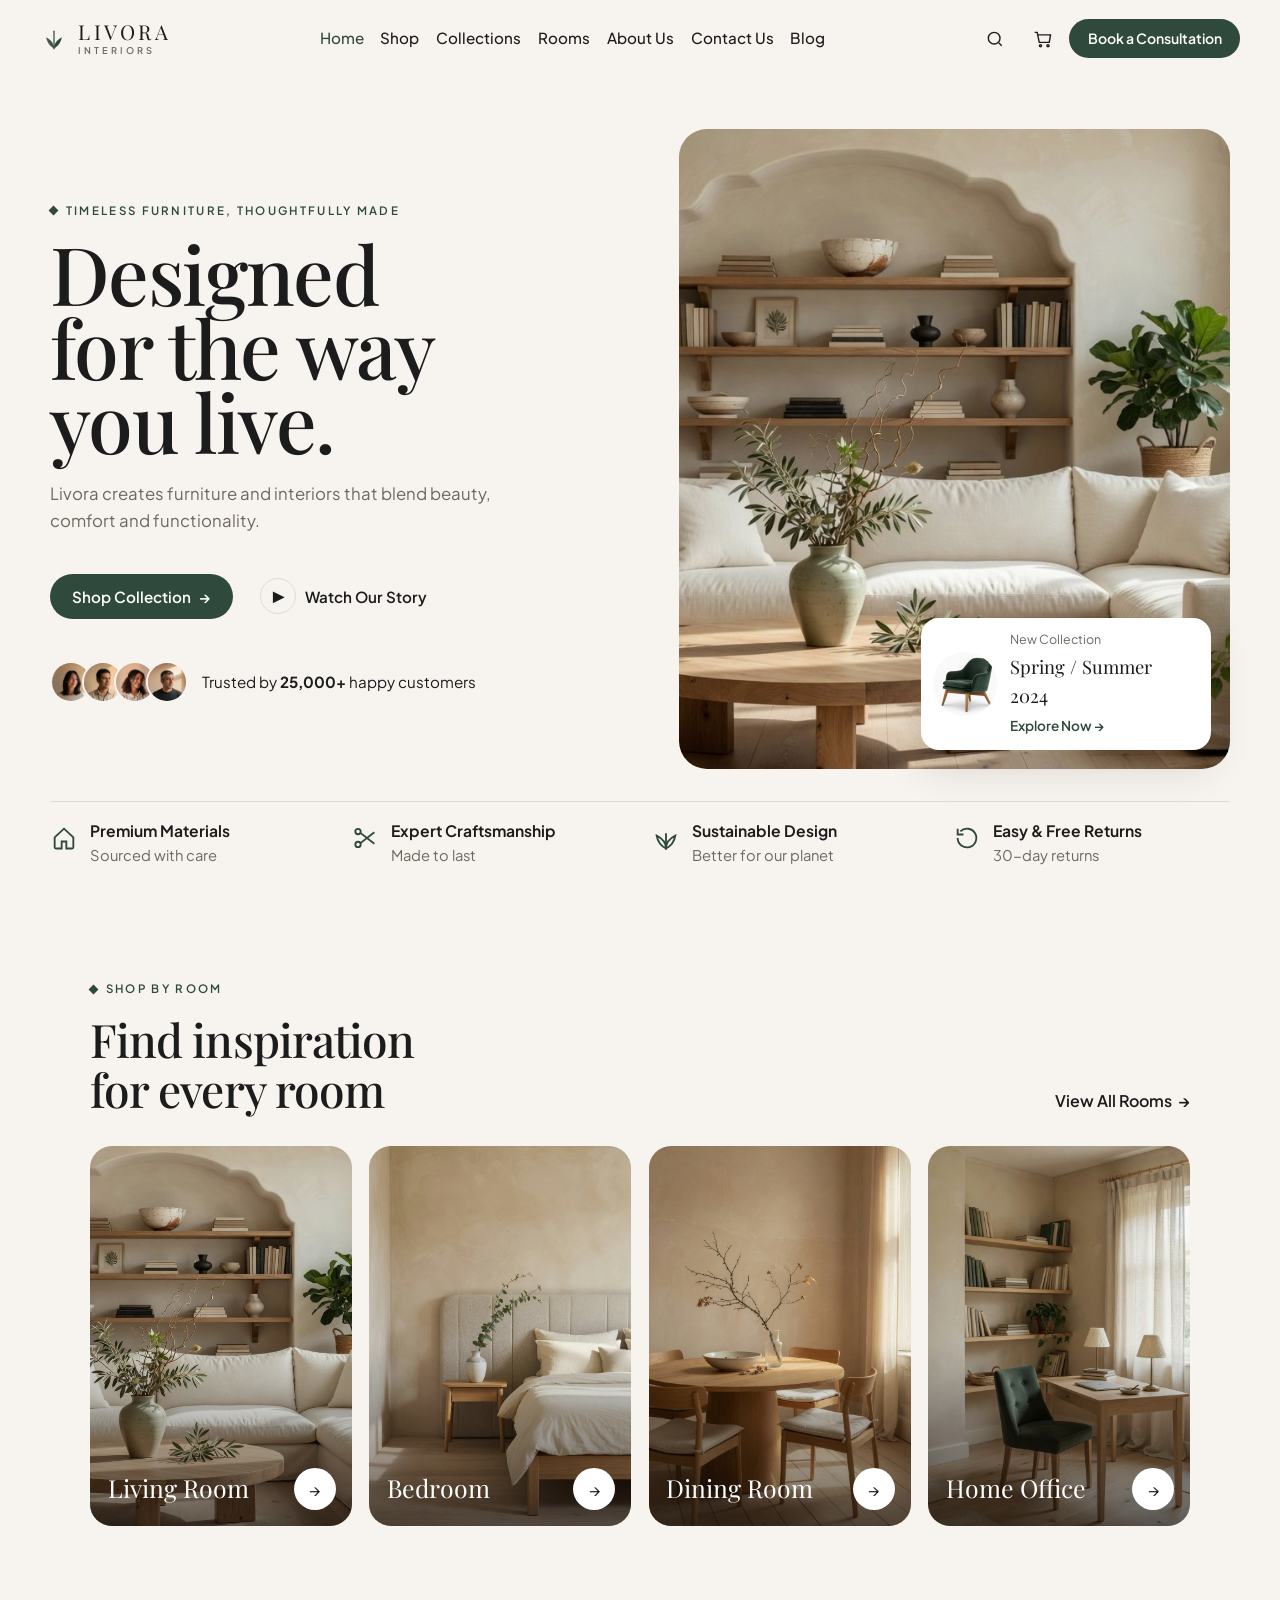
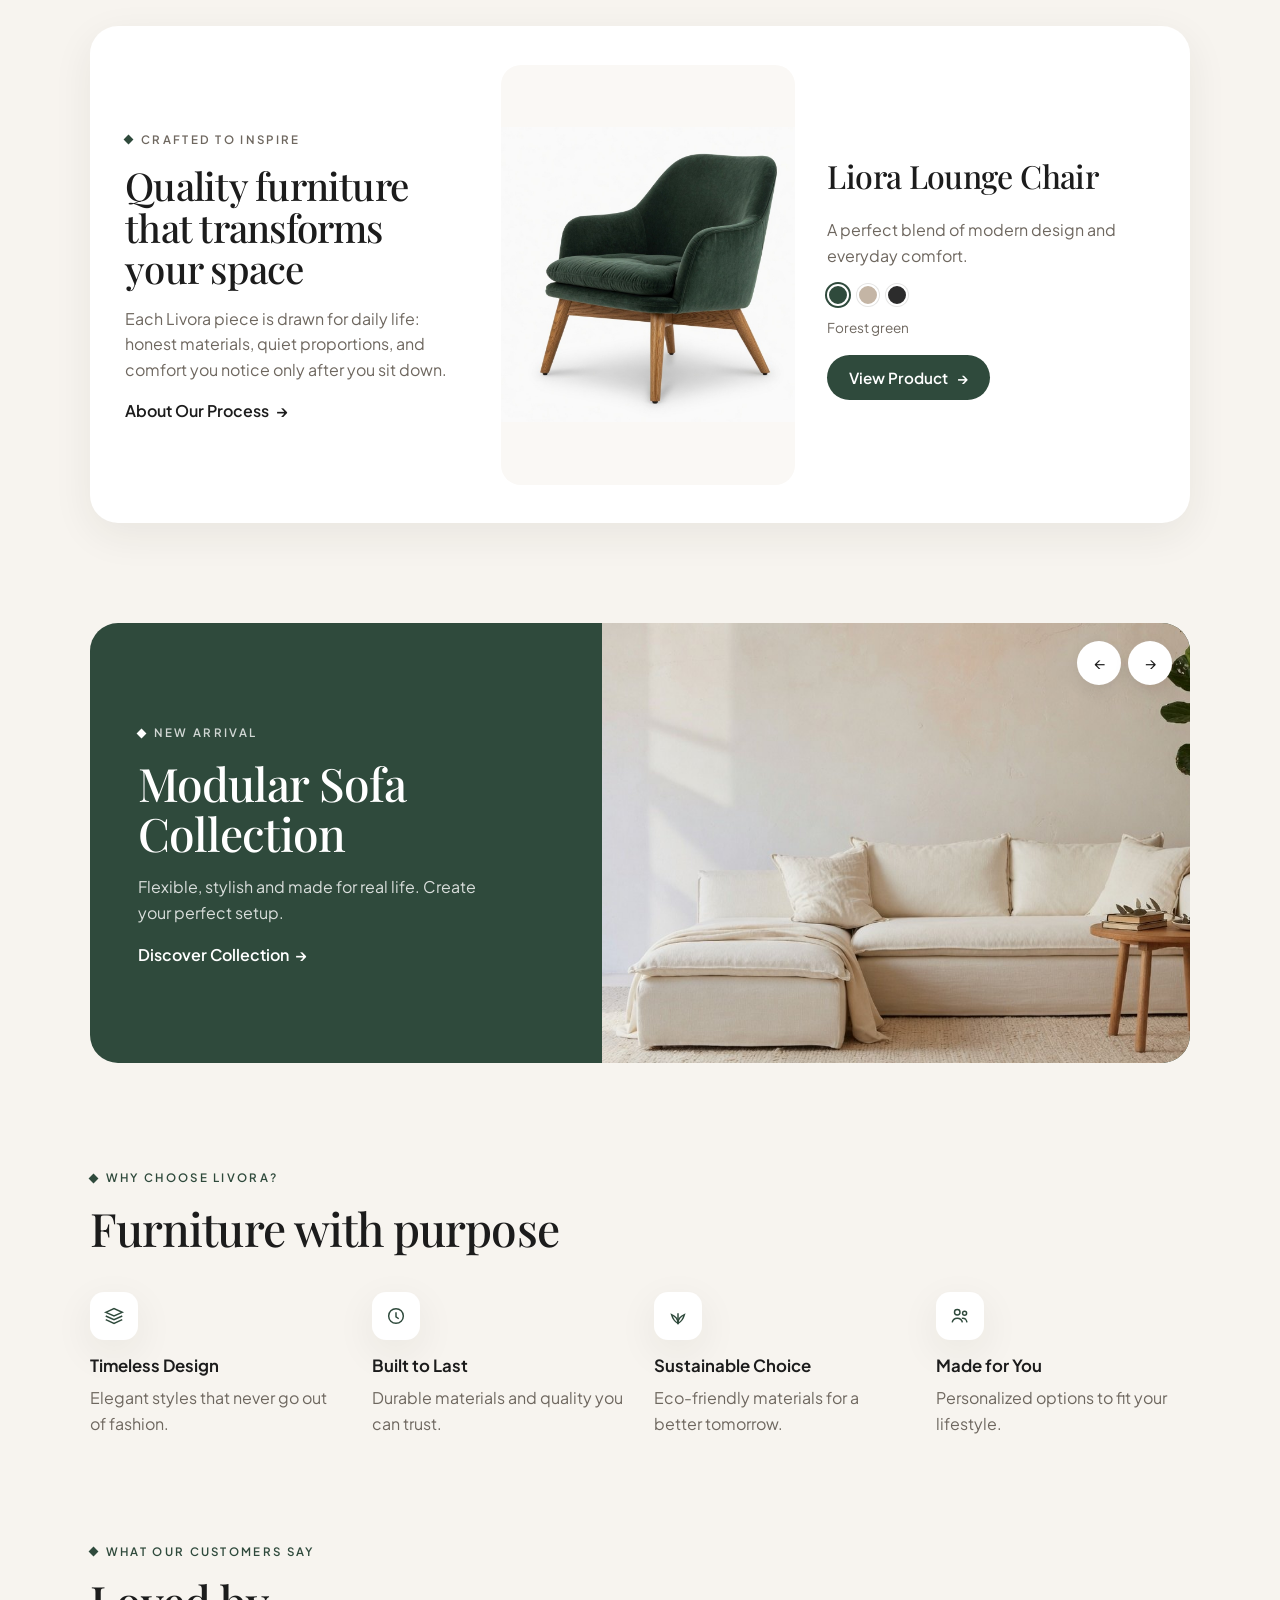
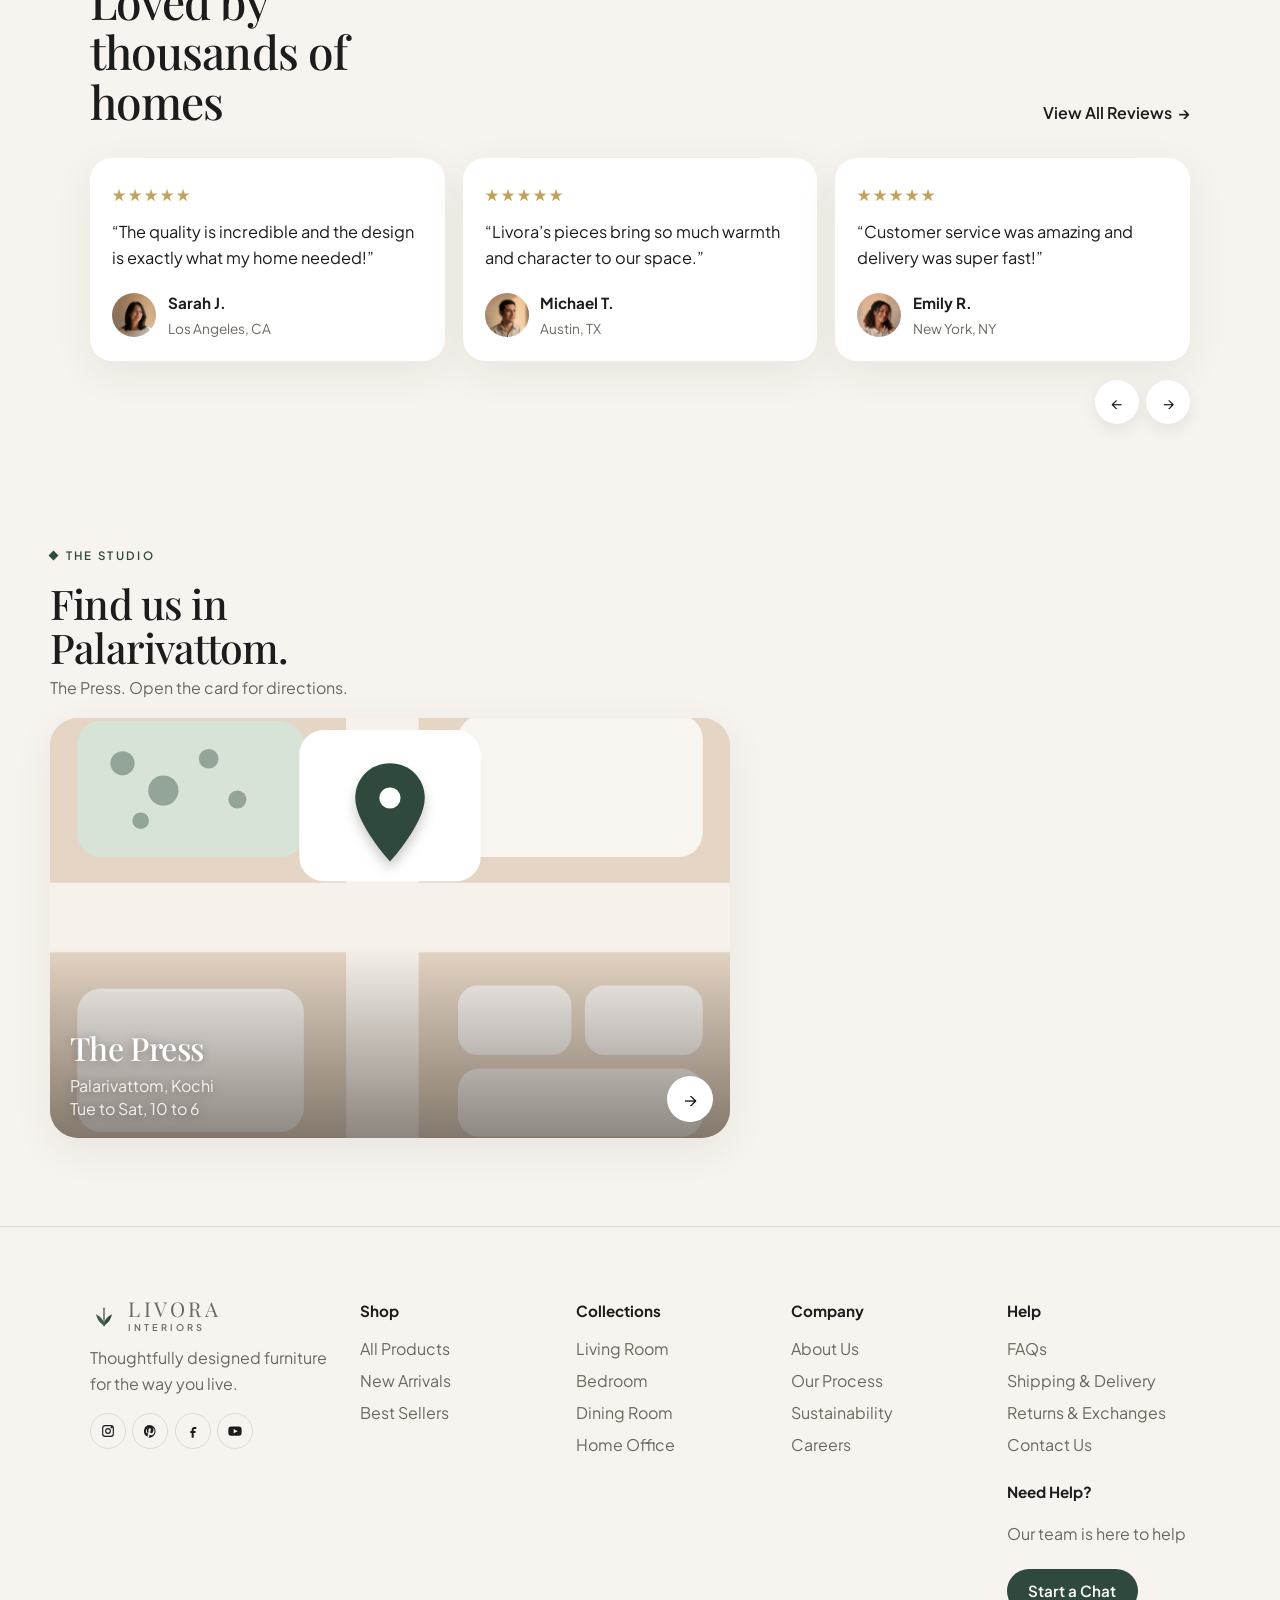
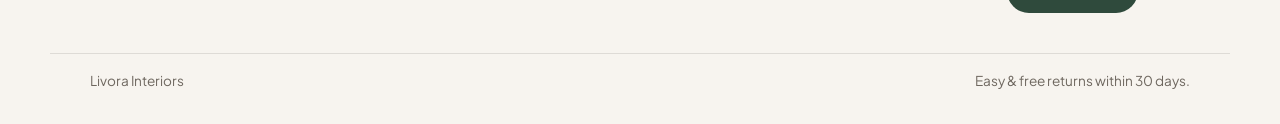
==== commit 06c5f92e: "Remove prices, the discount offer, and the email signup." ====
--- a/index.html
+++ b/index.html
@@ -142,7 +142,6 @@
           </div>
           <div>
             <h3 class="serif" style="font-size:2rem;margin:0">Liora Lounge Chair</h3>
-            <p class="price">$599</p>
             <p>A perfect blend of modern design and everyday comfort.</p>
             <div class="swatches" role="group" aria-label="Colors">
               <button class="swatch is-on" type="button" style="--c:#2F4A3C" data-color="Forest green" aria-label="Forest green"></button>
@@ -243,25 +242,6 @@
           <button class="circle" type="button" id="review-prev" aria-label="Previous reviews">←</button>
           <button class="circle" type="button" id="review-next" aria-label="Next reviews">→</button>
         </div>
-      </div>
-    </section>
-
-    <section class="section" style="padding-top:0">
-      <div class="wrap">
-        <div class="newsletter">
-          <div>
-            <h2>Get 10% Off Your First Order</h2>
-            <p class="muted">Join the mailing list for new collections, studio notes, and a welcome note on your first piece.</p>
-          </div>
-          <form class="news-form" id="news-form">
-            <input id="email" type="email" name="email" placeholder="Email address" aria-label="Email address" required autocomplete="email">
-            <button class="btn btn-primary" type="submit">Subscribe <span class="arrow">→</span></button>
-          </form>
-          <div class="newsletter-photo">
-            <img src="images/still.jpg" alt="Books, ceramic vases, and a branch arranged on an oak table.">
-          </div>
-        </div>
-        <p class="form-note" id="news-note" hidden>You’re on the list. This preview keeps the note in your browser.</p>
       </div>
     </section>
 
@@ -326,7 +306,6 @@
           <li><a href="shop.html">All Products</a></li>
           <li><a href="shop.html#new">New Arrivals</a></li>
           <li><a href="shop.html#best">Best Sellers</a></li>
-          <li><a href="shop.html#sale">Sale</a></li>
         </ul>
       </div>
       <div>
